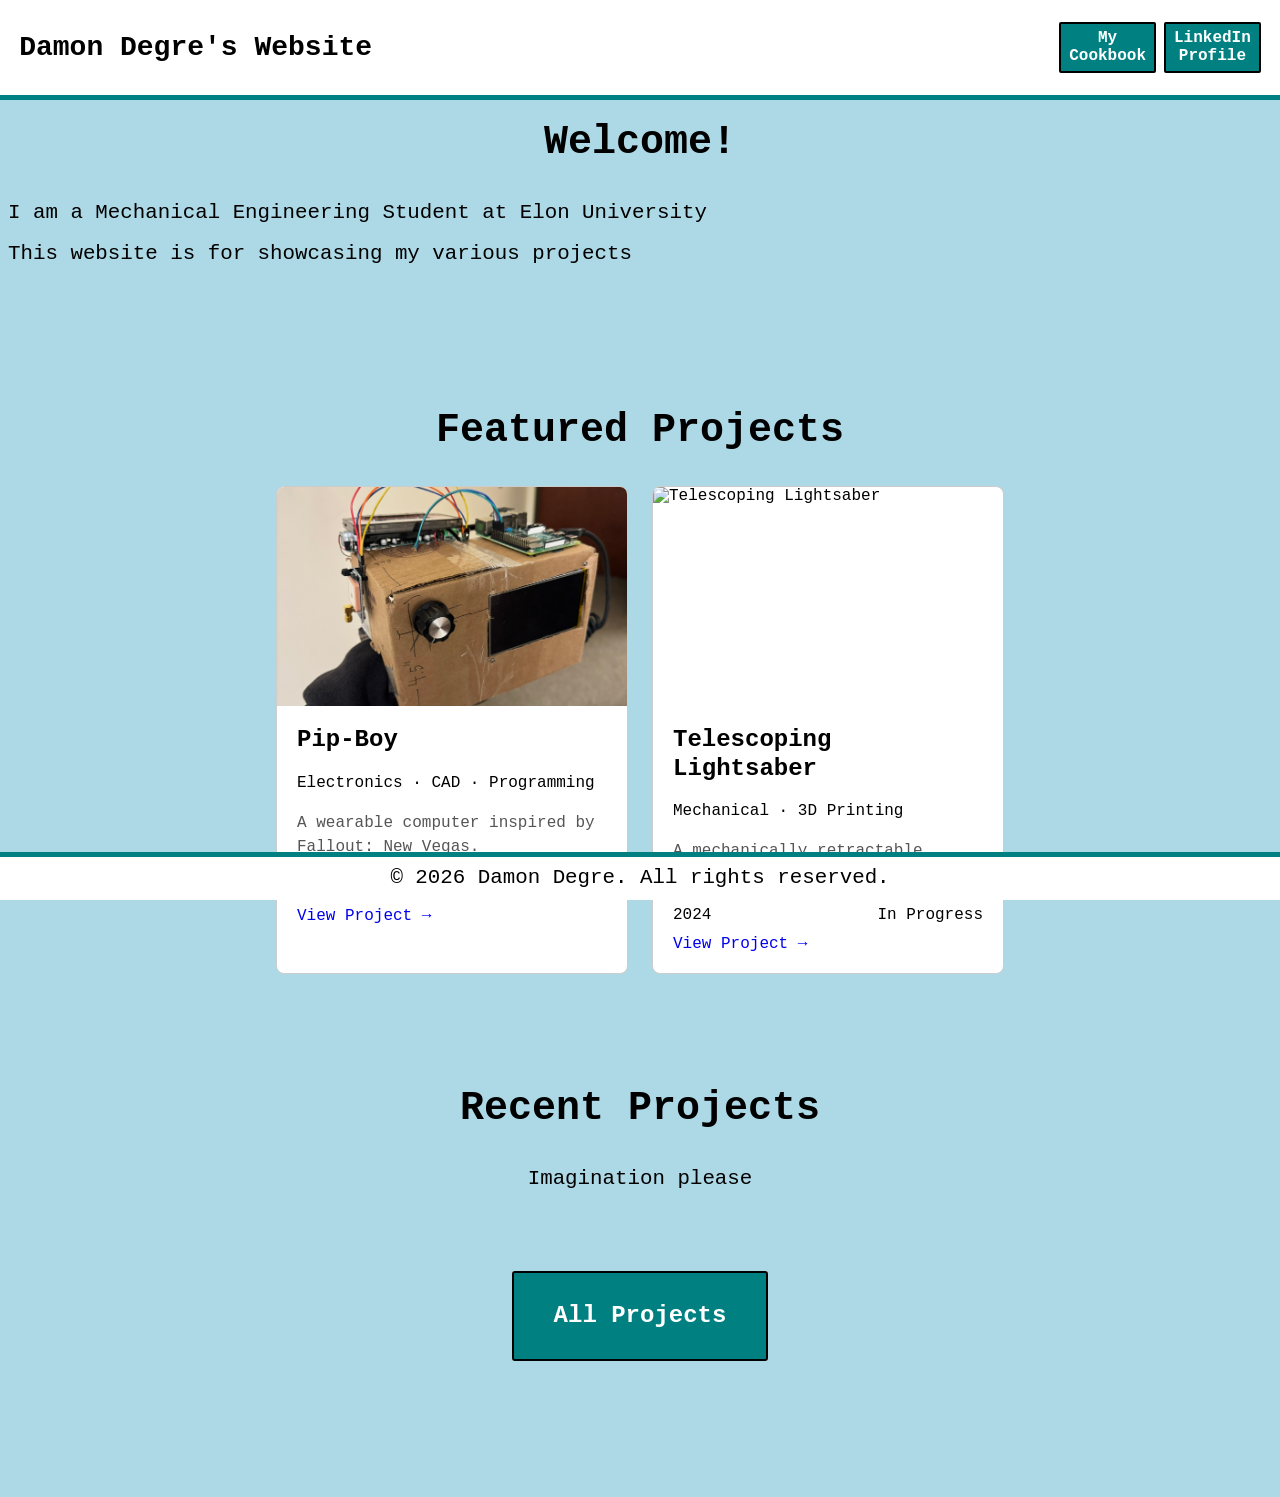
==== index.html @ 7949f4f0 "Updated project cards" ====
<!DOCTYPE html>
<html>
<head>
  <title>Damon Degre</title>
  <link rel="stylesheet" href="style.css">
  <meta name="viewport" content="width=device-width, initial-scale=1">
  <meta charset="UTF-8">
</head>
<body>

<header class="fixed-header">
  <span class="header-title">Damon Degre's Website</span>
  <nav class="header-links" aria-label="Main navigation">
    <a href="https://www.linkedin.com/in/damon-degre-078812272/" class="button">LinkedIn Profile</a>
    <a href="https://docs.google.com/document/d/10q9YRU3xTJFpTdFnVMnaoE06Zz6vUMW10rj9UAWjU4k/edit?usp=sharing" class="button">My Cookbook</a>
  </nav>
</header>

<h1>Welcome!</h1>

<p>
  I am a Mechanical Engineering Student at Elon University
  <br>
  This website is for showcasing my various projects
</p>

<section>
    <h1>Featured Projects</h1>

    <div id="featured-projects"></div>
</section>

<h1>Recent Projects</h1>

<p style="text-align: center;">
  Imagination please
</p>
<br>
<a href="https://www.google.com" class="button1" >All Projects</a>

<footer class="fixed-footer">
  <p style="text-align: center;">
    &copy; 2026 Damon Degre. All rights reserved.
  </p>
</footer>

<script src="projects.js"></script>
<script src="main.js"></script>
</body>
</html>
---- style.css ----
.fixed-header {
    position: fixed;
    top: 0;
    left: 0;
    width: 100%;
    height: clamp(4.5rem, 10vw, 6.25rem);
    padding: 0.5rem clamp(0.35rem, 1.5vw, 1.5rem);
    box-sizing: border-box;
    display: flex;
    align-items: center;
    justify-content: space-between;
    background-color: white;
    color: black;
    z-index: 1000;
    flex-wrap: nowrap;
    gap: 0.5rem;
    font-size: clamp(0.75rem, 2.5vw, 2rem);
    line-height: 1.25;
    font-family: "Courier New", monospace;
    border-bottom: 5px solid teal;
    font-weight: bold;
}

.fixed-footer {
    position: fixed;
    bottom: 0;
    left: 0;
    width: 100%;
    height: clamp(1rem, 4vw, 3rem);
    min-height: clamp(0.5rem, 2vw, 2rem);
    padding: 0.65rem 1rem;
    box-sizing: border-box;
    display: flex;
    align-items: center;
    justify-content: center;
    background-color: white;
    color: black;
    z-index: 1000;
    flex-wrap: wrap;
    gap: 0.5rem 1rem;
    font-size: clamp(0.25rem, 1vw, 0.75rem);
    line-height: 1;
    font-family: "Courier New", monospace;
    border-top: 5px solid teal;
}

.fixed-footer p {
    margin: 0;
    line-height: 1;
}

.header-title {
    min-width: 0;
    flex: 0 1 auto;
    overflow-wrap: anywhere;
    font-size: clamp(0.75rem, 2.5vw, 1.75rem);
    font-weight: bold;
    color: black;
}

.header-links {
    display: flex;
    flex: 1 1 0;
    min-width: 0;
    align-items: center;
    justify-content: flex-start;
    flex-direction: row-reverse;
    flex-wrap: nowrap;
    gap: clamp(0.15rem, 0.8vw, 0.5rem);
    overflow-x: auto;
}

.button {
    flex: 0 0 clamp(3.75rem, 5vw, 5rem);
    background-color: teal;
    color: white;
    padding: clamp(0.1rem, 1vw, 0.4rem) clamp(0.15rem, 0.75vw, 0.5rem);
    font-size: clamp(0.6rem, 2vw, 1rem);
    line-height: 1.1;
    text-align: center;
    white-space: normal;
    overflow-wrap: normal;
    word-break: normal;
    border-radius: 2px;
    border: 2px solid black;
}

.button1 {
    background-color: teal;
    color: white;
    padding: clamp(0.3rem, 2vw, 0.7rem) clamp(0.5rem, 4vw, 1.5rem);
    min-width: clamp(10rem, 16vw, 14rem);
    min-height: clamp(3.5rem, 5vw, 4.5rem);
    display: flex;
    align-items: center;
    justify-content: center;
    font-size: clamp(1.1rem, 2.5vw, 1.5rem);
    font-weight: bold;
    border-radius: 3px;
    border: 2px solid black;
    width: fit-content;
    margin: 2rem auto;
}

body {
    background-color: lightblue;
    font-family: "Georgia", "Courier New", monospace;
    padding-bottom: 6rem;
}

h1 {
    font-size: clamp(1.75rem, 5vw, 2.5rem);
    margin-top: 0;
    text-align: center;
    padding-top: 7rem;
}

p {
    font-size: clamp(1rem, 2.5vw, 1.3rem);
    line-height: 2;
}

a {
    text-decoration: none;
}

#featured-projects {
    width: min(calc(100% - 2rem), 72rem);
    margin-inline: auto;
    display: grid;
    grid-template-columns: repeat(auto-fit, minmax(min(100%, 17rem), 22rem));
    justify-content: center;
    gap: clamp(1rem, 3vw, 1.5rem);
}

.project-card {
    width: 100%;
    min-width: 0;
    box-sizing: border-box;
    border: 1px solid #ccc;
    border-radius: 8px;
    overflow: hidden;
    background: white;
}

.project-image {
    width: 100%;
    aspect-ratio: 16 / 10;
    object-fit: cover;
    display: block;
}

.project-info {
    padding: clamp(0.875rem, 2.5vw, 1.25rem);
}

.project-info h3 {
    margin: 0 0 0.5rem;
    font-size: clamp(1.15rem, 2vw, 1.5rem);
    line-height: 1.2;
    overflow-wrap: anywhere;
}

.project-categories,
.project-description,
.project-meta {
    font-size: clamp(0.875rem, 1.5vw, 1rem);
    line-height: 1.5;
    overflow-wrap: anywhere;
}

.project-description {
    color: #555;
}

.project-meta {
    display: flex;
    flex-wrap: wrap;
    justify-content: space-between;
    gap: 0.25rem 0.75rem;
}

.project-link {
    display: inline-block;
    margin-top: 0.5rem;
    font-size: clamp(0.875rem, 1.5vw, 1rem);
}

.project-year {
    font-size: clamp(0.8rem, 1.3vw, 0.9rem);
    color: #888;
}
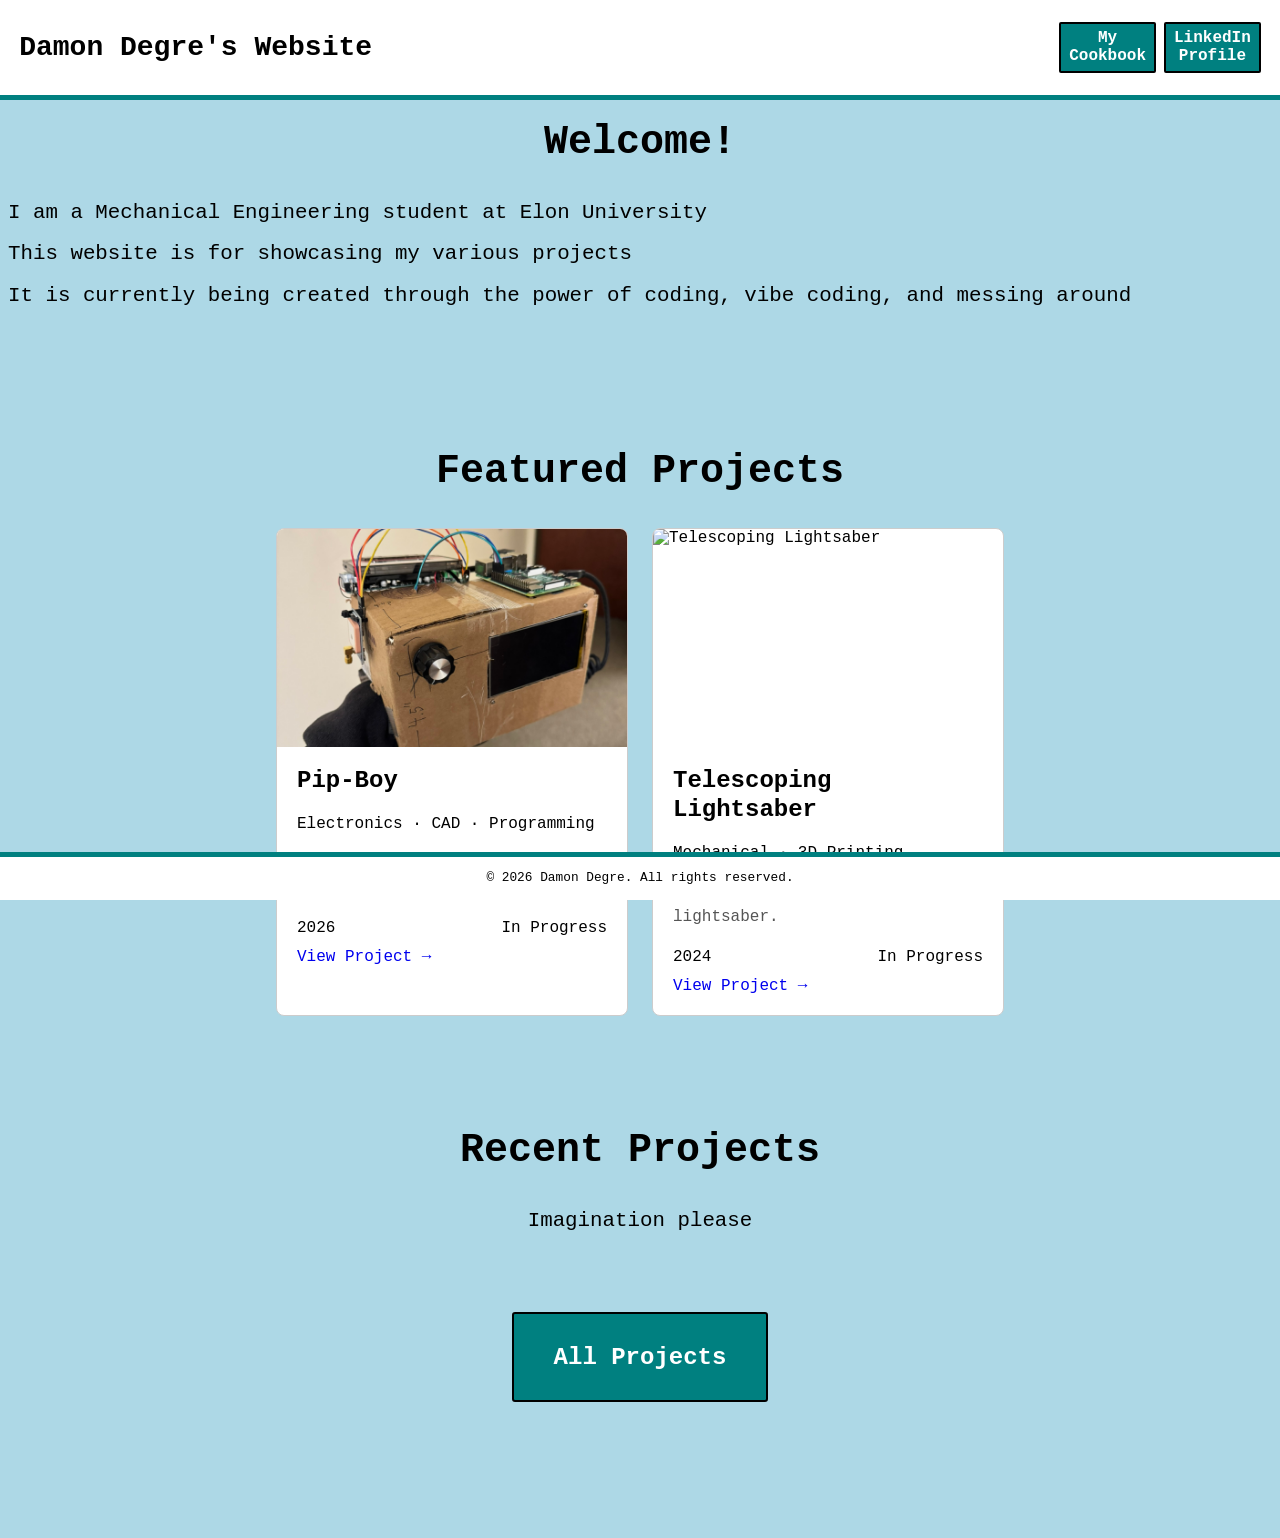
==== commit 167c77fd: "Added dynamic project page, updated footer, updated body" ====
--- a/index.html
+++ b/index.html
@@ -19,9 +19,11 @@
 <h1>Welcome!</h1>
 
 <p>
-  I am a Mechanical Engineering Student at Elon University
+  I am a Mechanical Engineering student at Elon University
   <br>
   This website is for showcasing my various projects
+  <br>
+  It is currently being created through the power of coding, vibe coding, and messing around
 </p>
 
 <section>
--- a/style.css
+++ b/style.css
@@ -47,6 +47,7 @@
 .fixed-footer p {
     margin: 0;
     line-height: 1;
+    font-size: clamp(0.65rem, 1vw, 0.85rem);
 }
 
 .header-title {
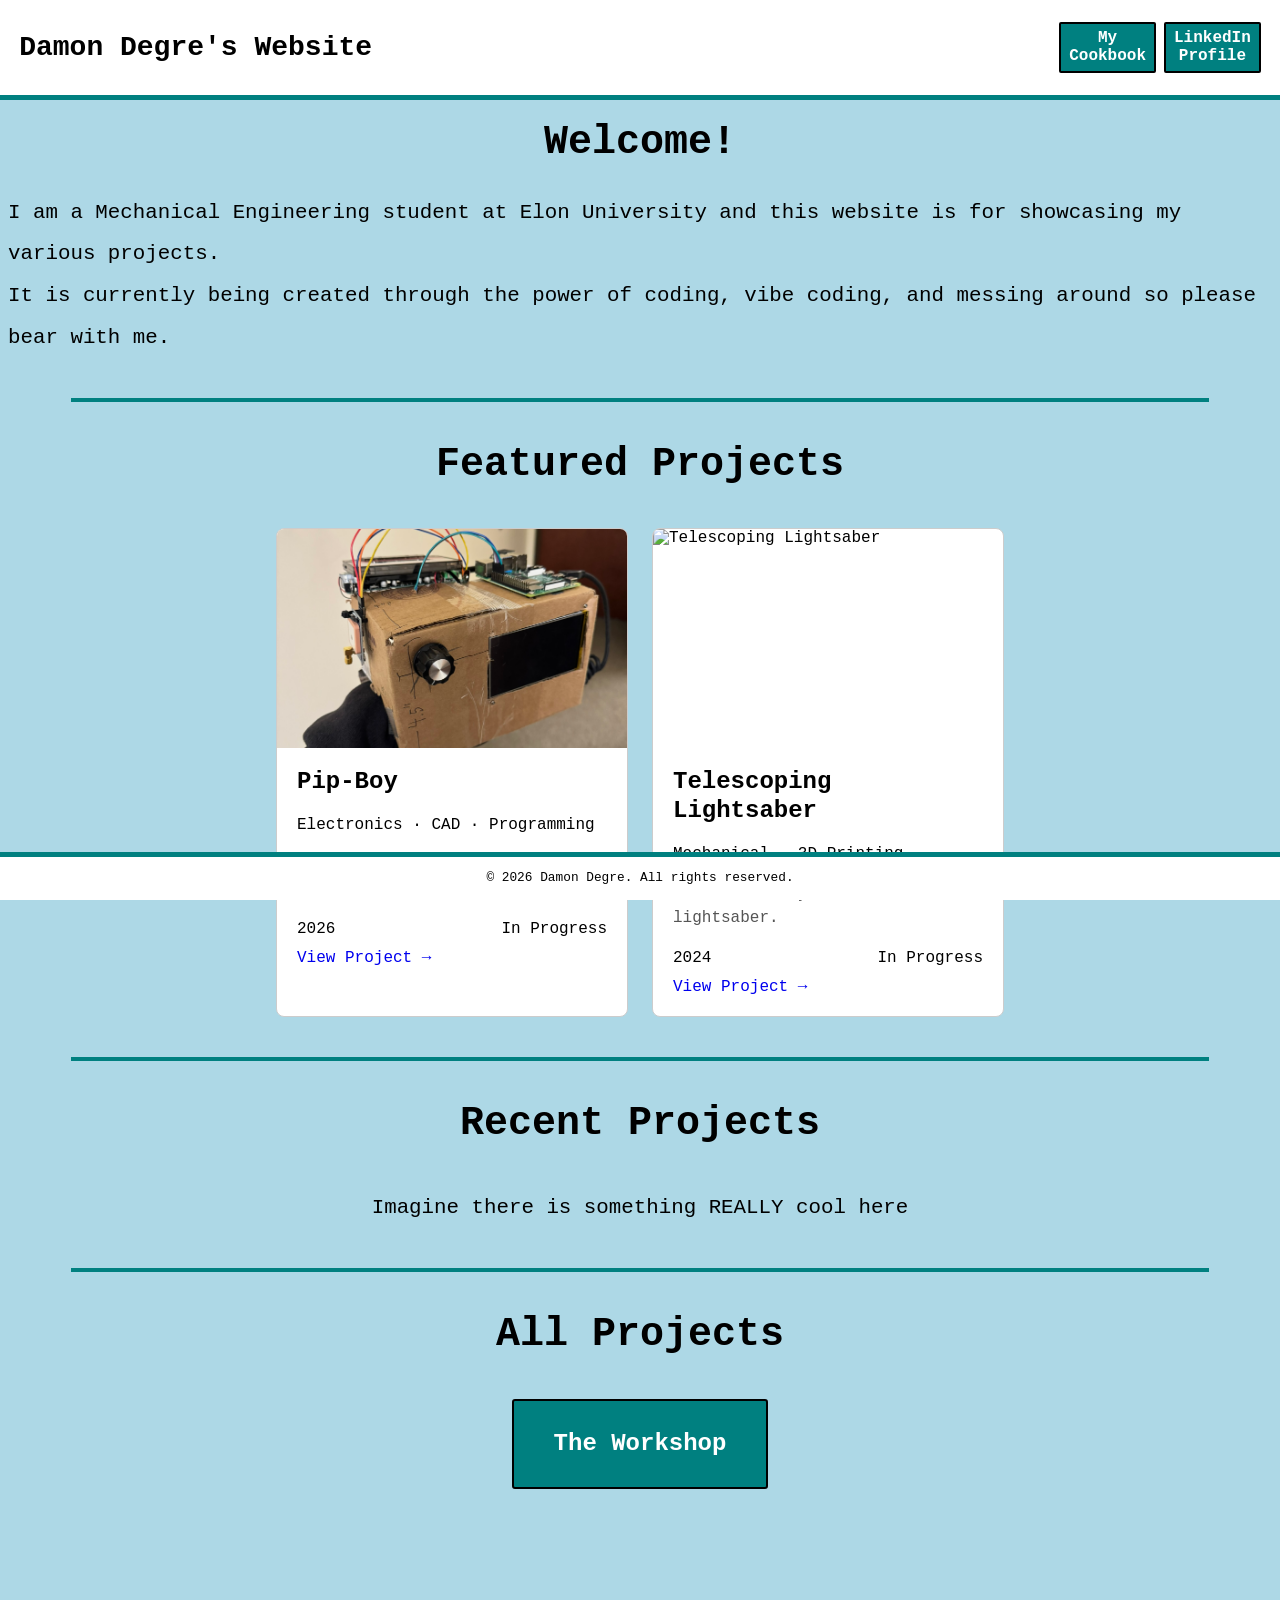
==== commit 1cdb3146: "Updated both pages" ====
--- a/index.html
+++ b/index.html
@@ -8,44 +8,41 @@
 </head>
 <body>
 
-<header class="fixed-header">
-  <span class="header-title">Damon Degre's Website</span>
-  <nav class="header-links" aria-label="Main navigation">
-    <a href="https://www.linkedin.com/in/damon-degre-078812272/" class="button">LinkedIn Profile</a>
-    <a href="https://docs.google.com/document/d/10q9YRU3xTJFpTdFnVMnaoE06Zz6vUMW10rj9UAWjU4k/edit?usp=sharing" class="button">My Cookbook</a>
-  </nav>
-</header>
+<div id="site-header"></div>
 
 <h1>Welcome!</h1>
 
 <p>
-  I am a Mechanical Engineering student at Elon University
+  I am a Mechanical Engineering student at Elon University and this website is for showcasing my various projects.
   <br>
-  This website is for showcasing my various projects
-  <br>
-  It is currently being created through the power of coding, vibe coding, and messing around
+  It is currently being created through the power of coding, vibe coding, and messing around so please bear with me.
 </p>
 
+<hr/>
+
 <section>
-    <h1>Featured Projects</h1>
+    <h2>Featured Projects</h2>
 
     <div id="featured-projects"></div>
 </section>
 
-<h1>Recent Projects</h1>
+<hr/>
+
+<h2>Recent Projects</h2>
 
 <p style="text-align: center;">
-  Imagination please
+  Imagine there is something REALLY cool here
 </p>
-<br>
-<a href="https://www.google.com" class="button1" >All Projects</a>
 
-<footer class="fixed-footer">
-  <p style="text-align: center;">
-    &copy; 2026 Damon Degre. All rights reserved.
-  </p>
-</footer>
+<hr/>
 
+<h2>All Projects</h2>
+
+<a href="https://www.google.com" class="button1" >The Workshop</a>
+
+<div id="site-footer"></div>
+
+<script src="site-chrome.js"></script>
 <script src="projects.js"></script>
 <script src="main.js"></script>
 </body>
--- a/style.css
+++ b/style.css
@@ -116,6 +116,13 @@
     padding-top: 7rem;
 }
 
+h2 {
+    font-size: clamp(1.75rem, 5vw, 2.5rem);
+    margin-top: 0;
+    text-align: center;
+    padding-bottom: 0.5rem;
+}
+
 p {
     font-size: clamp(1rem, 2.5vw, 1.3rem);
     line-height: 2;
@@ -123,6 +130,15 @@
 
 a {
     text-decoration: none;
+}
+
+hr,
+#project-page hr {
+    width: 90%;
+    margin: 2.5rem auto;
+    height : 4px;
+    background-color: teal;
+    border: none;
 }
 
 #featured-projects {
@@ -151,6 +167,31 @@
     display: block;
 }
 
+#project-image {
+    display: block;
+    width: min(90%, 48rem);
+    aspect-ratio: 16 / 12;
+    object-fit: cover;
+    margin: 1rem auto;
+    border-radius: 8px;
+    border: 4px solid teal;
+}
+
+.project-detail-meta {
+    display: flex;
+    flex-direction: column;
+    align-items: center;
+    gap: 0.25rem;
+    margin-bottom: 1rem;
+    text-align: center;
+}
+
+.project-detail-meta p {
+    margin: 0;
+    font-size: clamp(1.15rem, 2vw, 1.5rem);
+    line-height: 1.3;
+}
+
 .project-info {
     padding: clamp(0.875rem, 2.5vw, 1.25rem);
 }
@@ -163,22 +204,26 @@
 }
 
 .project-categories,
-.project-description,
+.project-description {
+    font-size: clamp(0.875rem, 1.5vw, 1rem);
+    line-height: 1.5;
+    overflow-wrap: anywhere;
+}
+
 .project-meta {
     font-size: clamp(0.875rem, 1.5vw, 1rem);
+    margin-top: 0;
+    text-align: center;
     line-height: 1.5;
     overflow-wrap: anywhere;
-}
-
-.project-description {
-    color: #555;
-}
-
-.project-meta {
     display: flex;
     flex-wrap: wrap;
     justify-content: space-between;
     gap: 0.25rem 0.75rem;
+}
+
+.project-description {
+    color: #555;
 }
 
 .project-link {
@@ -187,6 +232,10 @@
     font-size: clamp(0.875rem, 1.5vw, 1rem);
 }
 
+#project-log {
+    white-space: pre-wrap;
+}
+
 .project-year {
     font-size: clamp(0.8rem, 1.3vw, 0.9rem);
     color: #888;
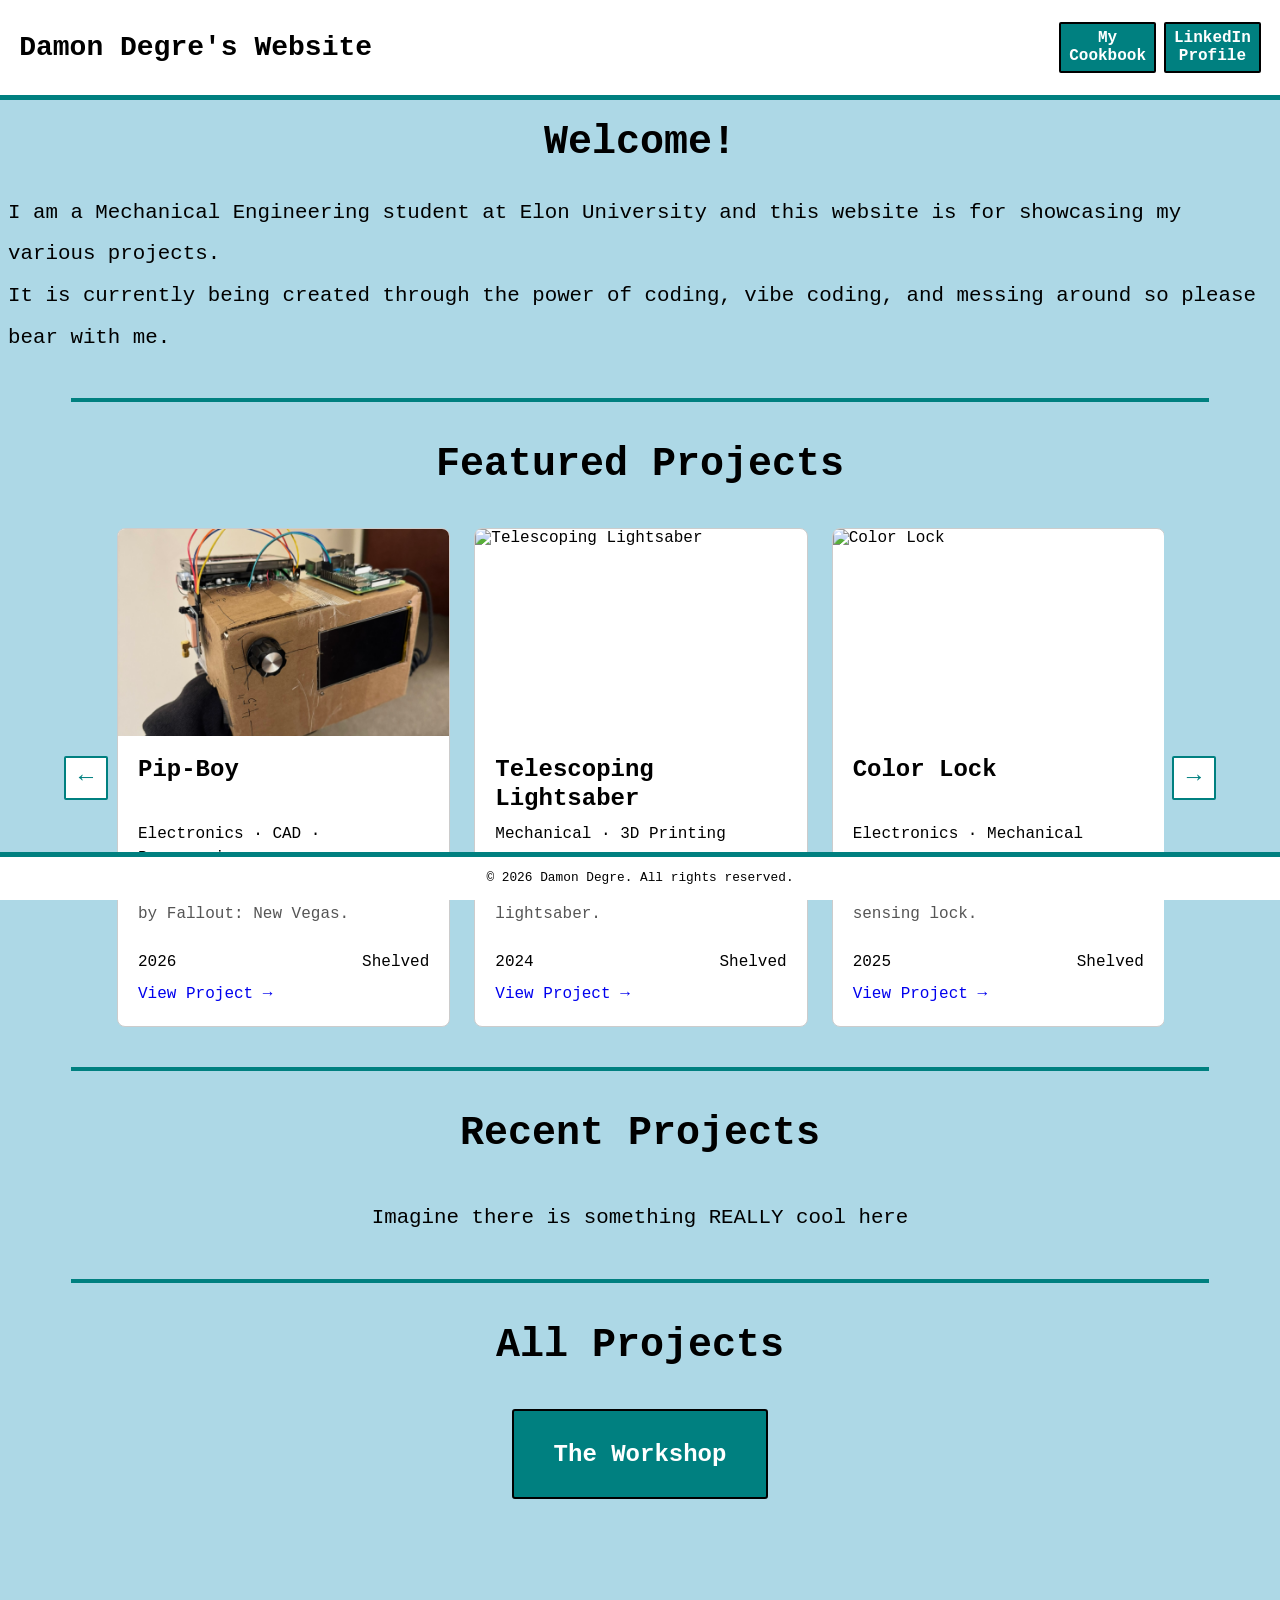
==== commit 79e1aca2: "Project logic overhaul" ====
--- a/index.html
+++ b/index.html
@@ -23,7 +23,11 @@
 <section>
     <h2>Featured Projects</h2>
 
+  <div class="featured-carousel" aria-label="Featured projects">
+    <button class="carousel-control" id="projects-previous" type="button" aria-label="Previous project" title="Previous project" disabled>&larr;</button>
     <div id="featured-projects"></div>
+    <button class="carousel-control" id="projects-next" type="button" aria-label="Next project" title="Next project">&rarr;</button>
+  </div>
 </section>
 
 <hr/>
@@ -43,7 +47,7 @@
 <div id="site-footer"></div>
 
 <script src="site-chrome.js"></script>
-<script src="projects.js"></script>
+<script src="project-data.js"></script>
 <script src="main.js"></script>
 </body>
 </html>
--- a/style.css
+++ b/style.css
@@ -141,23 +141,78 @@
     border: none;
 }
 
-#featured-projects {
+.featured-carousel {
+    --project-card-gap: clamp(1rem, 2vw, 1.5rem);
     width: min(calc(100% - 2rem), 72rem);
     margin-inline: auto;
     display: grid;
-    grid-template-columns: repeat(auto-fit, minmax(min(100%, 17rem), 22rem));
-    justify-content: center;
-    gap: clamp(1rem, 3vw, 1.5rem);
+    grid-template-columns: 2.75rem minmax(0, 1fr) 2.75rem;
+    align-items: center;
+    gap: 0.5rem;
+}
+
+#featured-projects {
+    min-width: 0;
+    display: flex;
+    gap: var(--project-card-gap);
+    overflow-x: auto;
+    overscroll-behavior-x: contain;
+    scroll-snap-type: x mandatory;
+    scrollbar-width: none;
+}
+
+#featured-projects::-webkit-scrollbar {
+    display: none;
+}
+
+.carousel-control {
+    width: 2.75rem;
+    aspect-ratio: 1;
+    display: grid;
+    place-items: center;
+    padding: 0;
+    border: 2px solid teal;
+    border-radius: 2px;
+    background: white;
+    color: teal;
+    font: inherit;
+    font-size: 1.5rem;
+    cursor: pointer;
+}
+
+.carousel-control:hover:not(:disabled) {
+    background: teal;
+    color: white;
+}
+
+.carousel-control:disabled {
+    opacity: 0.4;
+    cursor: not-allowed;
 }
 
 .project-card {
-    width: 100%;
+    flex: 0 0 calc((100% - var(--project-card-gap) - var(--project-card-gap)) / 3);
     min-width: 0;
     box-sizing: border-box;
+    display: flex;
+    flex-direction: column;
     border: 1px solid #ccc;
     border-radius: 8px;
     overflow: hidden;
     background: white;
+    scroll-snap-align: start;
+}
+
+@media (max-width: 900px) {
+    .project-card {
+        flex-basis: calc((100% - var(--project-card-gap)) / 2);
+    }
+}
+
+@media (max-width: 600px) {
+    .project-card {
+        flex-basis: 100%;
+    }
 }
 
 .project-image {
@@ -193,14 +248,23 @@
 }
 
 .project-info {
+    display: flex;
+    flex: 1;
+    flex-direction: column;
     padding: clamp(0.875rem, 2.5vw, 1.25rem);
 }
 
 .project-info h3 {
     margin: 0 0 0.5rem;
+    min-height: 2.4em;
     font-size: clamp(1.15rem, 2vw, 1.5rem);
     line-height: 1.2;
     overflow-wrap: anywhere;
+    display: -webkit-box;
+    -webkit-box-orient: vertical;
+    line-clamp: 2;
+    -webkit-line-clamp: 2;
+    overflow: hidden;
 }
 
 .project-categories,
@@ -210,13 +274,35 @@
     overflow-wrap: anywhere;
 }
 
+.project-categories {
+    display: -webkit-box;
+    min-height: 3em;
+    margin: 0 0 0.5rem;
+    -webkit-box-orient: vertical;
+    line-clamp: 2;
+    -webkit-line-clamp: 2;
+    overflow: hidden;
+}
+
+.project-description {
+    display: -webkit-box;
+    min-height: 4.5em;
+    margin: 0;
+    -webkit-box-orient: vertical;
+    line-clamp: 3;
+    -webkit-line-clamp: 3;
+    overflow: hidden;
+}
+
 .project-meta {
     font-size: clamp(0.875rem, 1.5vw, 1rem);
-    margin-top: 0;
+    min-height: 1.5em;
+    margin-top: auto;
     text-align: center;
     line-height: 1.5;
     overflow-wrap: anywhere;
     display: flex;
+    align-items: center;
     flex-wrap: wrap;
     justify-content: space-between;
     gap: 0.25rem 0.75rem;
@@ -228,8 +314,10 @@
 
 .project-link {
     display: inline-block;
+    min-height: 1.5em;
     margin-top: 0.5rem;
     font-size: clamp(0.875rem, 1.5vw, 1rem);
+    line-height: 1.5;
 }
 
 #project-log {
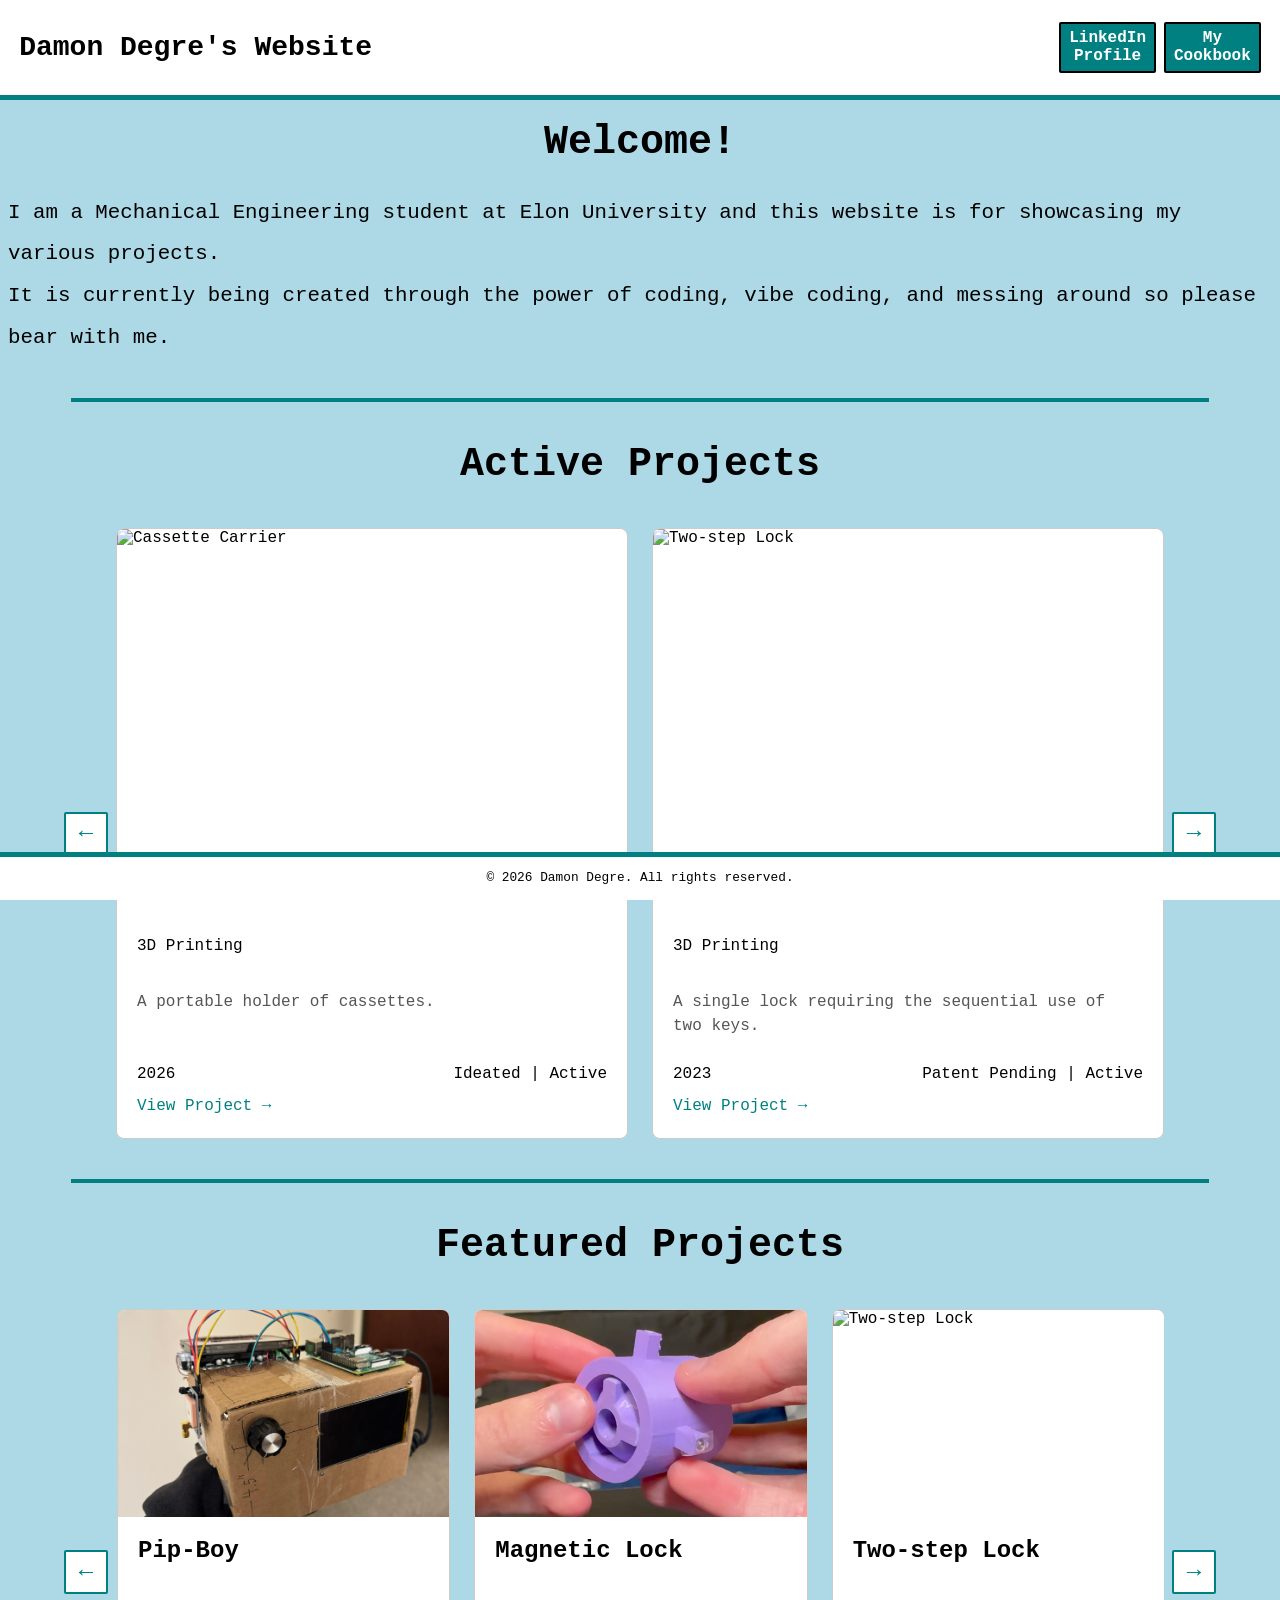
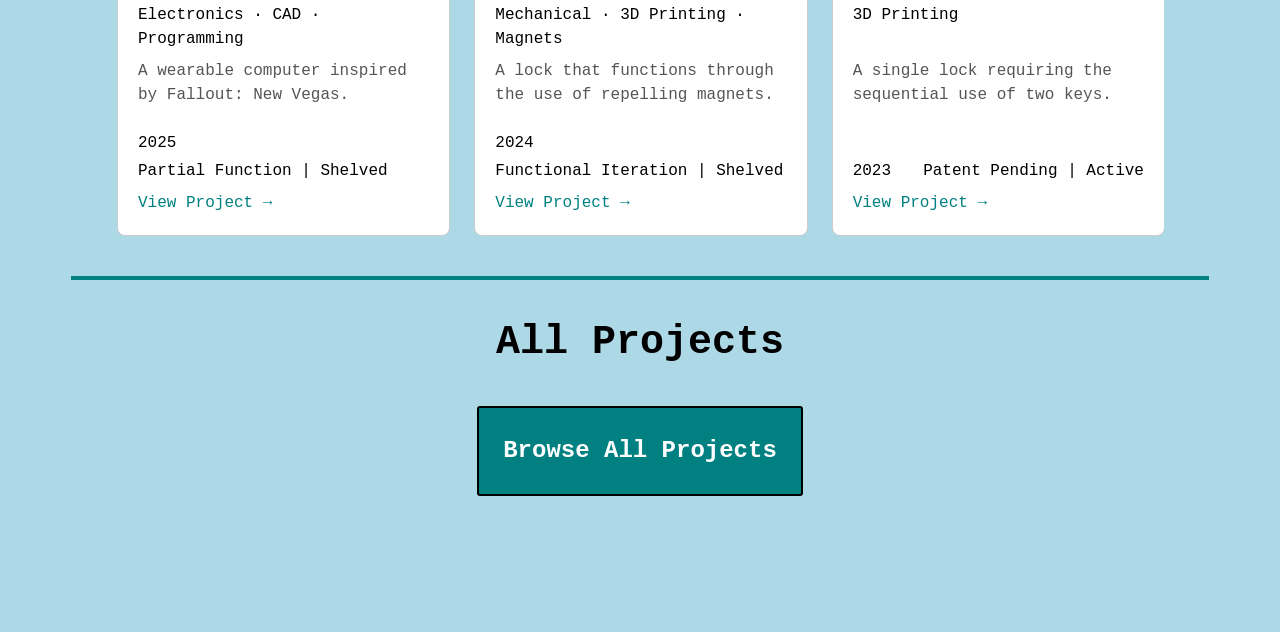
==== commit f7a188b3: "Added "Active Projects" carousel and "All Projects" page" ====
--- a/index.html
+++ b/index.html
@@ -20,34 +20,37 @@
 
 <hr/>
 
+<h2>Active Projects</h2>
+
+<div class="featured-carousel" id="active-project-carousel" data-status-term="Active" role="region" aria-label="Active projects">
+    <button class="carousel-control" id="active-projects-previous" type="button" aria-label="Previous active project" title="Previous active project" disabled>&larr;</button>
+    <div class="project-carousel-track" id="active-projects"></div>
+    <button class="carousel-control" id="active-projects-next" type="button" aria-label="Next active project" title="Next active project" disabled>&rarr;</button>
+</div>
+
+<hr/>
+
 <section>
     <h2>Featured Projects</h2>
 
-  <div class="featured-carousel" aria-label="Featured projects">
+  <div class="featured-carousel" role="region" aria-label="Featured projects">
     <button class="carousel-control" id="projects-previous" type="button" aria-label="Previous project" title="Previous project" disabled>&larr;</button>
-    <div id="featured-projects"></div>
+    <div class="project-carousel-track" id="featured-projects"></div>
     <button class="carousel-control" id="projects-next" type="button" aria-label="Next project" title="Next project">&rarr;</button>
   </div>
 </section>
 
 <hr/>
 
-<h2>Recent Projects</h2>
-
-<p style="text-align: center;">
-  Imagine there is something REALLY cool here
-</p>
-
-<hr/>
-
 <h2>All Projects</h2>
 
-<a href="https://www.google.com" class="button1" >The Workshop</a>
+<a href="projects.html" class="button1">Browse All Projects</a>
 
 <div id="site-footer"></div>
 
 <script src="site-chrome.js"></script>
 <script src="project-data.js"></script>
+<script src="project-cards.js"></script>
 <script src="main.js"></script>
 </body>
-</html>
+</html>
--- a/style.css
+++ b/style.css
@@ -151,7 +151,7 @@
     gap: 0.5rem;
 }
 
-#featured-projects {
+.project-carousel-track {
     min-width: 0;
     display: flex;
     gap: var(--project-card-gap);
@@ -161,8 +161,23 @@
     scrollbar-width: none;
 }
 
-#featured-projects::-webkit-scrollbar {
+.project-carousel-track::-webkit-scrollbar {
     display: none;
+}
+
+.project-carousel-track[data-card-count="1"] .project-card {
+    flex-basis: 100%;
+}
+
+.project-carousel-track[data-card-count="2"] .project-card {
+    flex-basis: calc((100% - var(--project-card-gap)) / 2);
+}
+
+.carousel-empty {
+    flex: 0 0 100%;
+    margin: 0;
+    padding: 1rem;
+    text-align: center;
 }
 
 .carousel-control {
@@ -210,9 +225,23 @@
 }
 
 @media (max-width: 600px) {
-    .project-card {
+    .project-card,
+    .project-carousel-track[data-card-count="2"] .project-card {
         flex-basis: 100%;
     }
+}
+
+.all-projects-page {
+    padding-bottom: 2rem;
+}
+
+.all-projects-grid {
+    width: min(calc(100% - 2rem), 72rem);
+    margin: 0 auto;
+    display: grid;
+    grid-template-columns: repeat(auto-fill, minmax(min(100%, 17rem), 1fr));
+    align-items: stretch;
+    gap: clamp(1rem, 2vw, 1.5rem);
 }
 
 .project-image {
@@ -318,6 +347,11 @@
     margin-top: 0.5rem;
     font-size: clamp(0.875rem, 1.5vw, 1rem);
     line-height: 1.5;
+    color: teal;
+}
+
+.project-link:visited {
+    color: teal;
 }
 
 #project-log {
@@ -327,4 +361,4 @@
 .project-year {
     font-size: clamp(0.8rem, 1.3vw, 0.9rem);
     color: #888;
-}+}
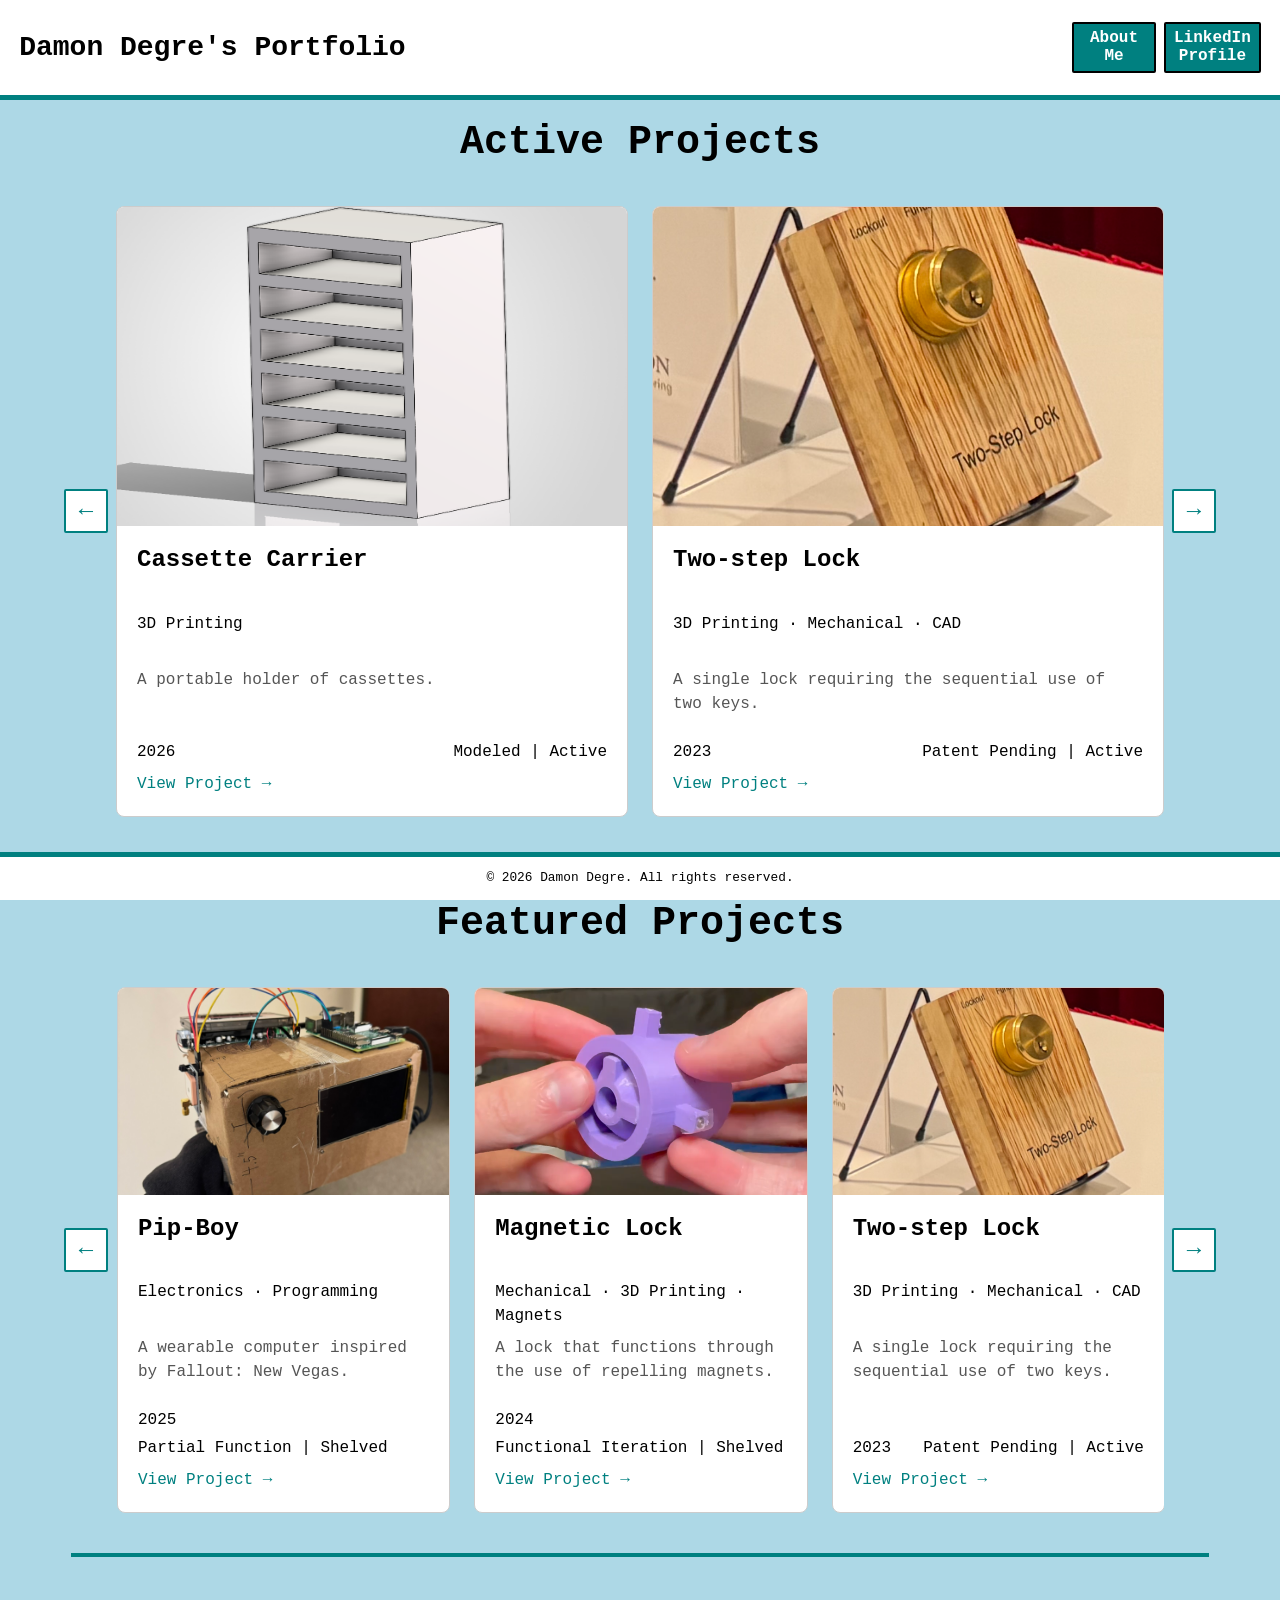
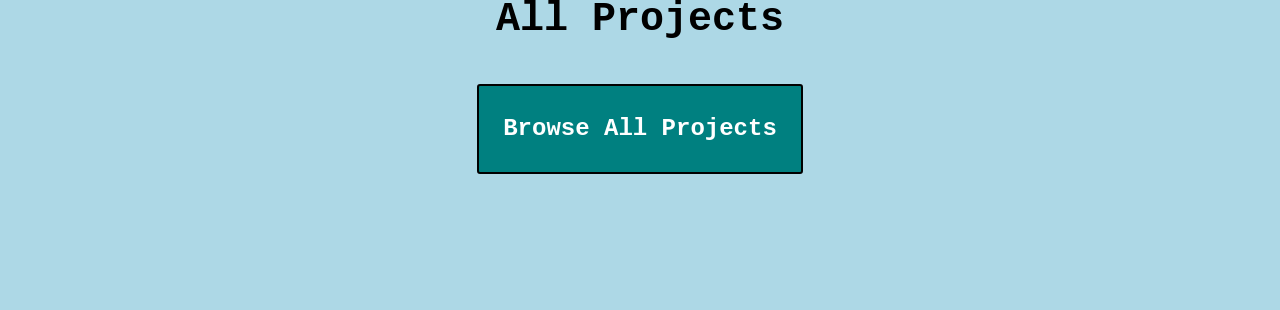
==== commit d74cdd4e: "Added "About Me" section" ====
--- a/index.html
+++ b/index.html
@@ -10,15 +10,10 @@
 
 <div id="site-header"></div>
 
-<h1>Welcome!</h1>
+<hr/>
 
-<p>
-  I am a Mechanical Engineering student at Elon University and this website is for showcasing my various projects.
-  <br>
-  It is currently being created through the power of coding, vibe coding, and messing around so please bear with me.
-</p>
-
-<hr/>
+<br>
+<br>
 
 <h2>Active Projects</h2>
 
--- a/style.css
+++ b/style.css
@@ -276,6 +276,22 @@
     line-height: 1.3;
 }
 
+.project-list-detail {
+    margin-block: 1rem;
+    font-size: clamp(1rem, 2.5vw, 1.3rem);
+    line-height: 2;
+}
+
+.project-detail-list {
+    margin: 0.35rem 0 0;
+    padding-left: 1.5rem;
+    line-height: inherit;
+}
+
+.project-detail-list li + li {
+    margin-top: 0.2rem;
+}
+
 .project-info {
     display: flex;
     flex: 1;
@@ -355,10 +371,150 @@
 }
 
 #project-log {
+    margin-block: 1em;
+    font-size: clamp(1rem, 2.5vw, 1.3rem);
+    line-height: 2;
     white-space: pre-wrap;
+}
+
+.project-log-media {
+    margin: 1rem 0;
+}
+
+.project-log-media img,
+.project-log-media video {
+    display: block;
+    width: min(100%, 48rem);
+    max-height: 65vh;
+    height: auto;
+    object-fit: contain;
+    margin-inline: auto;
+}
+
+.project-log-media iframe {
+    display: block;
+    width: min(100%, 48rem);
+    aspect-ratio: 16 / 9;
+    border: 0;
+    margin-inline: auto;
 }
 
 .project-year {
     font-size: clamp(0.8rem, 1.3vw, 0.9rem);
     color: #888;
 }
+
+.about-page {
+    width: min(calc(100% - 2rem), 68rem);
+    margin: 0 auto;
+    padding: 7rem 0 2rem;
+}
+
+.about-intro {
+    display: grid;
+    grid-template-columns: minmax(0, 1.4fr) minmax(13rem, 0.8fr);
+    align-items: center;
+    gap: clamp(2rem, 7vw, 6rem);
+}
+
+.about-page h1 {
+    padding-top: 0;
+    margin: 0 0 1rem;
+    text-align: left;
+}
+
+.about-page h2 {
+    margin: 0 0 1rem;
+    text-align: left;
+    font-size: clamp(1.4rem, 3vw, 2rem);
+}
+
+.about-page p {
+    margin: 0 0 1rem;
+}
+
+.about-kicker {
+    margin-bottom: 0.5rem !important;
+    color: #006b68;
+    font-family: "Courier New", monospace;
+    font-size: 0.95rem !important;
+    font-weight: bold;
+    line-height: 1.4 !important;
+    text-transform: uppercase;
+}
+
+.about-lede {
+    font-size: clamp(1.2rem, 2.5vw, 1.65rem) !important;
+    line-height: 1.55 !important;
+}
+
+.about-portrait {
+    margin: 0;
+}
+
+.about-portrait-frame {
+    display: block;
+    width: 100%;
+    aspect-ratio: 4 / 5;
+    border: 4px solid teal;
+    box-sizing: border-box;
+    background-color: #d7e8e7;
+    object-fit: cover;
+}
+
+.about-portrait figcaption {
+    margin-top: 0.5rem;
+    font-family: "Courier New", monospace;
+    font-size: 0.9rem;
+    font-weight: bold;
+}
+
+.about-link {
+    display: inline-block;
+    margin-top: 0.5rem;
+    padding: 0.65rem 1rem;
+    border: 2px solid black;
+    border-radius: 2px;
+    background-color: teal;
+    color: white;
+    font-weight: bold;
+}
+
+.about-section {
+    margin-top: clamp(3rem, 7vw, 5rem);
+    padding-top: 1.5rem;
+    border-top: 4px solid teal;
+}
+
+.about-focus-grid {
+    display: grid;
+    grid-template-columns: repeat(3, minmax(0, 1fr));
+    gap: 1.5rem;
+}
+
+.about-focus-grid h3 {
+    margin: 0 0 0.5rem;
+    font-size: 1.15rem;
+}
+
+.about-focus-grid p {
+    font-size: 1rem;
+    line-height: 1.6;
+}
+
+@media (max-width: 650px) {
+    .about-intro {
+        grid-template-columns: minmax(0, 1fr);
+        gap: 1.5rem;
+    }
+
+    .about-portrait {
+        width: min(100%, 22rem);
+        margin-inline: auto;
+    }
+
+    .about-focus-grid {
+        grid-template-columns: minmax(0, 1fr);
+        gap: 0.5rem;
+    }
+}
